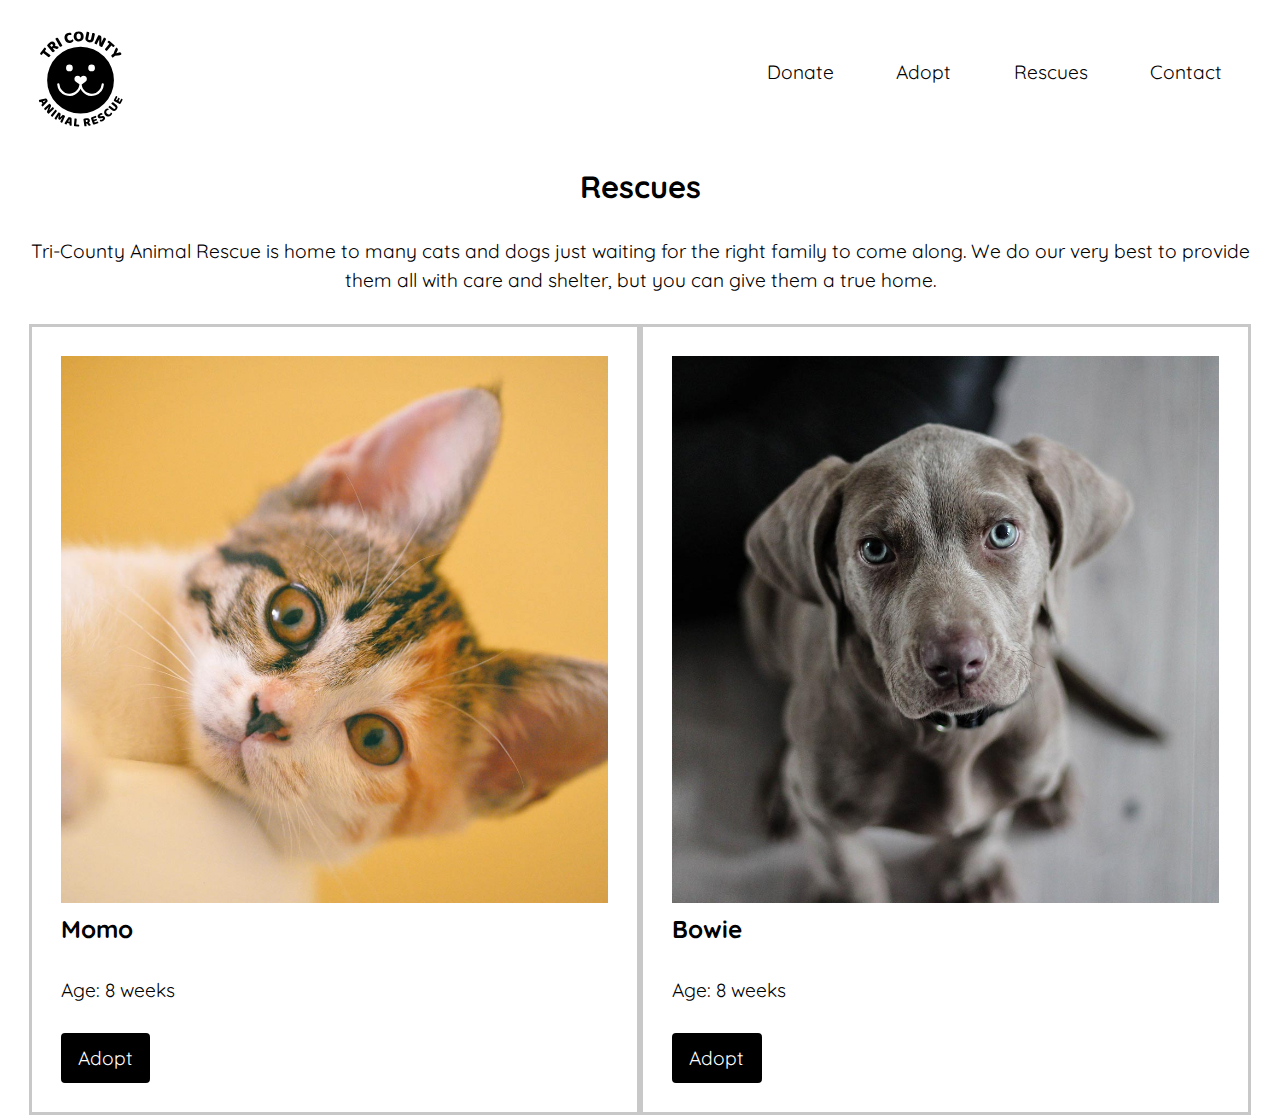
==== rescues.html @ fda8569e "Make html tags" ====
<!DOCTYPE html>
<html lang="en-ca">
<head>
  <meta charset="utf-8">
  <title>Rescues</title>
  <meta name="viewport" content="width=device-width,initial-scale=1">
  <link href="css/modules.css" rel="stylesheet">
  <link href="css/grid.css" rel="stylesheet">
  <link href="css/type.css" rel="stylesheet">
  <link href="css/main.css" rel="stylesheet">
  <link href="https://fonts.googleapis.com/css?family=Quicksand&display=swap" rel="stylesheet">
</head>
<body>
  <header>
    <div class="grid gutter pad-t pad-b">
      <div class="unit xs-1-3 s-1-3 m-1-3 l-1-4">
        <a href="index.html"><img class="logo" src="images/tri-county-animal-rescue-logo.svg" alt=""></a>
      </div>
      <nav class="nav unit xs-2-3 s-2-3 m-2-3 l-3-4 pad-t">
        <ul class="list-group-inline text-right push-0">
          <li class="gutter"><a href="#"></a>Donate</li>
          <li class="gutter"><a href="adopt.html">Adopt</a></li>
          <li class="gutter"><a href="rescues.html">Rescues</a></li>
          <li class="gutter"><a href="contact.html">Contact</a></li>
        </ul>
      </nav>
    </div>
  </header>

  <div class="gutter text-center">
    <h2>Rescues</h2>
    <p>Tri-County Animal Rescue is home to many cats and dogs just waiting for the right family to come along. We do our very best to provide them all with care and shelter, but you can give them a true home.</p>
  </div>

  <div class="grid gutter">
    <div class="unit xs-1 s-1 m-1-2 l-2-4 island card">
      <img class="card-image"src="images/momo.jpg">
      <div class="card-body">
        <h4>Momo</h4>
        <p>Age: 8 weeks</p>
        <a class="btn btn-ghost" href="adopt.html">Adopt</a>
      </div>

    </div>
    <div class="unit xs-1 s-1 m-1-2 l-2-4 island card">
      <img class="card-image"src="images/bowie.jpg">
      <div class="card-body">
        <h4>Bowie</h4>
        <p>Age: 8 weeks</p>
        <a class="btn btn-ghost" href="adopt.html">Adopt</a>
      </div>
    </div>
  </div>
---- css/modules.css ----
/*
 * Modulifier || Code released under the UNLICENSE
 * Code under other copyrights & licenses listed below.
 * https://modulifier.web-dev.tools/#responsive;images;list-group;embed;media-object;icons;hidden;positioning;nice-lists;forms;buttons;accessibility;print
 */

@-moz-viewport { width: device-width; scale: 1; }
@-ms-viewport { width: device-width; scale: 1; }
@-o-viewport { width: device-width; scale: 1; }
@-webkit-viewport { width: device-width; scale: 1; }
@viewport { width: device-width; scale: 1; }

html {
  box-sizing: border-box;
  -moz-text-size-adjust: 100%;
  -ms-text-size-adjust: 100%;
  -webkit-text-size-adjust: 100%;
  text-size-adjust: 100%;
}

*, *::before, *::after {
  box-sizing: inherit;
}

body {
  margin: 0;
}

article,
aside,
details,
figcaption,
figure,
footer,
header,
main,
menu,
nav,
section,
summary {
  display: block;
}

audio,
canvas,
progress,
video {
  display: inline-block;
  vertical-align: baseline;
}

template {
  display: none;
}

details {
  cursor: pointer;
}

audio:not([controls]) {
  display: none;
  height: 0;
}

a,
area,
button,
input,
label,
select,
textarea,
[tabindex] {
  -ms-touch-action: manipulation;
  touch-action: manipulation;
}

img {
  border: 0;
}

.img-flex,
.img-flex img {
  display: block;
  width: 100%;
}

svg {
  fill: currentColor;
}

svg:not(:root) {
  overflow: hidden;
}

svg.img-flex {
  width: 100%;
  height: 100%;
}

.image-replacement, .ir {
  overflow: hidden;
  direction: ltr;
  text-align: left;
  text-indent: 100%;
  white-space: nowrap;
}

.list-group, .list-group-inline, .list-group--inline {
  padding-left: 0;
  list-style-type: none;
}

.list-group > dd {
  margin-left: 0;
}

.list-group-inline::before,
.list-group-inline::after,
.list-group--inline::before,
.list-group--inline::after {
  content: "";
  display: table;
}

.list-group-inline::after,
.list-group--inline::after {
  clear: both;
}

.list-group-inline > li,
.list-group--inline > li {
  display: inline-block;
}

.list-group-inline > dt,
.list-group--inline > dt {
  clear: left;
  float: left;
  width: 11em;
}

.list-group-inline > dd,
.list-group--inline > dd {
  float: left;
  min-width: 12em;
}

.embed {
  margin-left: 0;
  margin-right: 0;
  overflow: hidden;
  position: relative;
  width: 100%;
}

.embed-1by1, .embed--1by1 {
  padding-top: 100%; /* Square */
}

.embed-4by3, .embed--4by3 {
  padding-top: 75%; /* Traditional TV/computer screens */
}

.embed-iso216, .embed--iso216 {
  padding-top: 70.92%; /* A-standard paper sizes */
}

.embed-3by2, .embed--3by2 {
  padding-top: 66.6%; /* Classic 35 mm film & most digital photos, landscape */
}

.embed-2by3, .embed--2by3 {
  padding-top: 150%; /* Classic 35 mm film & most digital photos, portrait */
}

.embed-golden, .embed--golden {
  padding-top: 61.8%; /* The Golden Ratio */
}

.embed-16by9, .embed--16by9 {
  padding-top: 56.25%; /* HD TV */
}

.embed-185by100, .embed--185by100 {
  padding-top: 54.05%; /* Common widescreen cinema */
}

.embed-24by10, .embed--24by10 {
  padding-top: 41.667%; /* Widescreen cinema: 2.4:1 */
}

.embed-3by1, .embed--3by1 {
  padding-top: 33.3333%; /* Panorama photos */
}

.embed-4by1, .embed--4by1 {
  padding-top: 25%; /* Polyvision */
}

.embed-5by1, .embed--5by1 {
  padding-top: 20%; /* Really wide... */
}

.embed-item, .embed__item {
  min-height: 100%;
  left: 0;
  position: absolute;
  top: 0;
  width: 100%;
}

.media {
  overflow: hidden;
}

.media-img, .media__img {
  float: left;
}

.media-img-reversed, .media__img--reversed {
  float: right;
}

.media-img-stacked, .media__img--stacked {
  float: none;
}

.media-body, .media__body {
  overflow: hidden;
  min-width: 12em; /* Slightly less than 200px, responsiveness built in */
}

.icon {
  display: inline-block;
  position: relative;
  background: transparent none no-repeat center center;
  background-size: contain;
  vertical-align: middle;
}

.i-16, .i--16 {
  height: 16px;
  width: 16px;
}

.i-18, .i--18 {
  height: 18px;
  width: 18px;
}

.i-20, .i--20 {
  height: 20px;
  width: 20px;
}

.i-24, .i--24 {
  height: 24px;
  width: 24px;
}

.i-32, .i--32 {
  height: 32px;
  width: 32px;
}

.i-48, .i--48 {
  height: 48px;
  width: 48px;
}

.i-64, .i--64 {
  height: 64px;
  width: 64px;
}

.i-96, .i--96 {
  height: 96px;
  width: 96px;
}

.i-128, .i--128 {
  height: 128px;
  width: 128px;
}

.i-192, .i--192 {
  height: 192px;
  width: 192px;
}

.i-256, .i--256 {
  height: 256px;
  width: 256px;
}

.icon img,
.icon svg {
  left: 0;
  height: 100%;
  position: absolute;
  top: 0;
  width: 100%;
  fill: currentColor;
}

.icon-label {
  vertical-align: middle;
}

.icon-link,
.icon-link:focus,
.icon-link:hover {
  text-decoration: none;
}

[hidden], .hidden {
  /* stylelint-disable declaration-no-important */
  display: none !important;
  visibility: hidden !important;
  /* stylelint-enable */
}

.visually-hidden {
  height: 1px;
  margin: -1px;
  overflow: hidden;
  padding: 0;
  position: absolute;
  width: 1px;
  border: 0;
  clip: rect(0 0 0 0);
  clip-path: inset(50%);
}

.visually-hidden.focusable:active, .visually-hidden.focusable:focus {
  height: auto;
  margin: 0;
  overflow: visible;
  position: static;
  width: auto;
  clip: auto;
  clip-path: none;
}

.invisible {
  visibility: hidden;
}

.chop,
.crop {
  overflow: hidden;
}

.truncate {
  max-width: 100%;
  overflow: hidden;
  width: 100%;
  text-overflow: ellipsis;
  white-space: nowrap;
}

.scrollable {
  max-width: 100%;
  overflow-x: auto;
  overflow-y: hidden;
  -webkit-overflow-scrolling: touch;
}

.flex-row {
  display: -webkit-flex;
  display: -ms-flexbox;
  display: flex;
}

.flex-justify {
  -webkit-justify-content: space-between;
  -ms-flex-pack: space-between;
  justify-content: space-between;
}

.flex-align-center {
  -webkit-align-items: center;
  -ms-flex-align: center;
  align-items: center;
}

.center-text,
.center-flow {
  text-align: center;
}

.center-block {
  margin-left: auto;
  margin-right: auto;
}

.no-auto-margins,
.not-centered {
  /* stylelint-disable declaration-no-important */
  margin-left: 0 !important;
  margin-right: 0 !important;
  /* stylelint-enable */
}

.center-content,
.center-content-vertical,
.center-contents,
.center-contents-vertical {
  display: -webkit-flex;
  display: -ms-flexbox;
  display: flex;
  -webkit-justify-content: center;
  -ms-flex-pack: center;
  justify-content: center;
  -webkit-align-items: center;
  -ms-flex-align: center;
  align-items: center;
  -webkit-align-content: center;
  -ms-flex-line-pack: center;
  align-content: center;
  -webkit-flex-direction: column wrap;
  -ms-flex-direction: column wrap;
  flex-flow: column wrap;
}

.center-content-start,
.center-content-vertical-start,
.center-contents-start,
.center-contents-vertical-start {
  display: -webkit-flex;
  display: -ms-flexbox;
  display: flex;
  -webkit-justify-content: center;
  -ms-flex-pack: center;
  justify-content: center;
  -webkit-flex-direction: column wrap;
  -ms-flex-direction: column wrap;
  flex-flow: column wrap;
}

.center-content-horizontal,
.center-contents-horizontal {
  display: -webkit-flex;
  display: -ms-flexbox;
  display: flex;
  -webkit-justify-content: center;
  -ms-flex-pack: center;
  justify-content: center;
  -webkit-align-items: center;
  -ms-flex-align: center;
  align-items: center;
  -webkit-align-content: center;
  -ms-flex-line-pack: center;
  align-content: center;
  -webkit-flex-direction: row wrap;
  -ms-flex-direction: row wrap;
  flex-flow: row wrap;
}

.clearfix::after {
  content: " ";
  display: block;
  clear: both;
}

.left {
  float: left;
}

.right {
  float: right;
}

.inline {
  display: inline;
}

.block {
  display: block;
}

.inline-block, .ib {
  display: inline-block;
}

.valign-top {
  vertical-align: top;
}

.valign-bottom {
  vertical-align: bottom;
}

.valign-middle {
  vertical-align: middle;
}

.fixed {
  position: fixed;
}

.relative {
  position: relative;
}

[class*="pin-"],
.absolute {
  position: absolute;
}

.static {
  position: static;
}

.zindex-1 {
  z-index: 1;
}

.zindex-2 {
  z-index: 2;
}

.zindex-3 {
  z-index: 3;
}

.zindex-1000 {
  z-index: 1000;
}

.pin-top-left,
.pin-left-top,
.pin-tl,
.pin-lt {
  top: 0;
  left: 0;
}

.pin-top-right,
.pin-right-top,
.pin-tr,
.pin-rt {
  top: 0;
  right: 0;
}

.pin-bottom-left,
.pin-left-bottom,
.pin-bl,
.pin-lb {
  bottom: 0;
  left: 0;
}

.pin-bottom-right,
.pin-right-bottom,
.pin-br,
.pin-rb {
  bottom: 0;
  right: 0;
}

.pin-top-center,
.pin-center-top,
.pin-tc,
.pin-ct {
  left: 50%;
  top: 0;
  transform: translateX(-50%);
}

.pin-bottom-center,
.pin-center-bottom,
.pin-bc,
.pin-cb {
  bottom: 0;
  left: 50%;
  transform: translateX(-50%);
}

.pin-center-left,
.pin-left-center,
.pin-cl,
.pin-lc {
  left: 0;
  top: 50%;
  transform: translateY(-50%);
}

.pin-center-right,
.pin-right-center,
.pin-cr,
.pin-rc {
  right: 0;
  top: 50%;
  transform: translateY(-50%);
}

.pin-center, .pin-c {
  left: 50%;
  top: 50%;
  transform: translate(-50%, -50%);
}

.width-quarter, .w-1-4 {
  width: 25%;
}

.width-half, .w-1-2 {
  width: 50%;
}

.width-full, .w-1 {
  width: 100%;
}

.height-quarter, .h-1-4 {
  height: 25%;
}

.height-half, .h-1-2 {
  height: 50%;
}

.height-full, .h-1 {
  height: 100%;
}

.height-win-quarter, .h-w-1-4 {
  height: 25vh;
  max-height: 46em;
}

.height-win-half, .h-w-1-2 {
  height: 50vh;
  max-height: 46em;
}

.height-win-full, .h-w-1 {
  height: 100vh;
  max-height: 46em;
}

ul {
  list-style-type: none;
}

ul > li::before {
  content: "·";
  float: left;
  margin-left: -1.6em;
  width: 1.3em;
  text-align: right;
}

ol {
  counter-reset: ol-simple-numbers;
  list-style-type: none;
}

ol > li::before {
  float: left;
  margin-left: -1.6em;
  width: 1.3em;
  counter-increment: ol-simple-numbers;
  content: counter(ol-simple-numbers);
  text-align: right;
}

.list-group > li::before,
.list-group-inline > li::before,
.list-group--inline > li::before {
  content: none;
}

/* stylelint-disable no-descending-specificity */

/*
 * (c) Nicolas Gallagher and Jonathan Neal of Normalize.css || MIT License
 *     https://necolas.github.io/normalize.css/
 */

button,
input,
optgroup,
select,
textarea {
  color: inherit;
  font: inherit;
  margin: 0;
}

button,
input {
  overflow: visible;
}

button,
select {
  text-transform: none;
}

button,
html [type="button"],
[type="reset"],
[type="submit"] {
  -webkit-appearance: button;
  cursor: pointer;
}

button[disabled],
html input[disabled] {
  cursor: default;
}

button::-moz-focus-inner,
input::-moz-focus-inner {
  border: 0;
  padding: 0;
}

[type="checkbox"],
[type="radio"] {
  opacity: 0;
  position: absolute;
  height: 1px;
  width: 1px;
}

[type="number"]::-webkit-inner-spin-button,
[type="number"]::-webkit-outer-spin-button {
  height: auto;
}

[type="search"]::-webkit-search-cancel-button,
[type="search"]::-webkit-search-decoration {
  -webkit-appearance: none;
}

fieldset {
  padding-left: 0;
  padding-right: 0;

  border: 0;
  border-top: 2px solid #666;
}

legend {
  color: inherit;
  display: table;
  max-width: 100%;
  padding: 0 .3em 0 0;
  white-space: normal;

  border: 0;

  font-weight: bold;
}

optgroup {
  font-weight: bold;
}

::-webkit-input-placeholder {
  color: inherit;
  opacity: .54;
}

::-webkit-file-upload-button {
  -webkit-appearance: button;
  font: inherit;
}

/* End Normalize.css code */

label,
.label-block {
  display: block;
  cursor: pointer;
}

[type="checkbox"] + label,
[type="radio"] + label,
.label-inline {
  display: inline-block;
}

input:not([type]),
[type="text"],
[type="number"],
[type="search"],
[type="url"],
[type="email"],
[type="password"],
[type="tel"],
[type="datetime-local"],
[type="month"],
[type="week"],
[type="date"],
[type="time"],
[type="range"],
select,
textarea {
  -moz-appearance: none;
  -webkit-appearance: none;
  appearance: none;
}

input,
textarea {
  display: block;
  width: 100%;

  background-color: #fff;
  border: 2px solid #666;
  border-radius: 0;
}

label {
  vertical-align: middle;
}

textarea {
  max-width: 100%;
  min-height: 4em;
  overflow: auto;
}

[type="color"] {
  display: inline-block;
  width: 2em;
}

select {
  display: block;
  width: 100%;

  background-image: url("data:image/svg+xml,%3Csvg xmlns='http://www.w3.org/2000/svg' width='256' height='256' viewBox='0 0 256 256'%3E%3Cpath fill='none' stroke='%23000' stroke-miterlimit='10' stroke-width='70' d='M36.3 82.1l91.9 91.8 91.5-91.8'/%3E%3C/svg%3E");
  background-repeat: no-repeat;
  background-position: calc(100% - .4em) center;
  background-size: 18px auto;
  background-color: #fff;
  border: 2px solid #666;
  border-radius: 0;
}

[type="checkbox"] + label::before {
  content: " ";
  display: inline-block;
  height: 1.8em;
  margin-right: .3em;
  position: relative;
  vertical-align: middle;
  top: -.1em;
  width: 1.8em;

  background-color: #fff;
  background-size: cover;
  border: 2px solid #666;

  line-height: inherit;
}

[type="checkbox"]:checked + label::before {
  background-image: url("data:image/svg+xml,%3Csvg xmlns='http://www.w3.org/2000/svg' width='256' height='256' viewBox='0 0 256 256'%3E%3Cpath fill='none' stroke='%23000' stroke-miterlimit='10' stroke-width='50' d='M49.9 130.1l50.8 50.7L206.1 75.2'/%3E%3C/svg%3E");
}

[type="checkbox"]:focus + label::before {
  outline: 3px solid #000;
  z-index: 1000;
}

[type="radio"] + label::before {
  content: " ";
  display: inline-block;
  height: 1.8em;
  margin-right: .3em;
  position: relative;
  vertical-align: middle;
  top: -.1em;
  width: 1.8em;

  background-color: #fff;
  background-size: cover;
  border: 2px solid #666;
  border-radius: 50%;

  line-height: inherit;
}

[type="radio"]:checked + label::before {
  background-image: url("data:image/svg+xml,%3Csvg xmlns='http://www.w3.org/2000/svg' width='256' height='256' viewBox='0 0 256 256'%3E%3Ccircle cx='128' cy='128' r='70.4'/%3E%3C/svg%3E");
}

[type="radio"]:focus + label::before,
[type="radio"] + label:focus::before {
  box-shadow: 0 0 0 3px #000;
  z-index: 1000;
}

[type="range"] {
  border: 0;
  background-color: #fff;
}

[type="range"]::-webkit-slider-runnable-track {
  height: 6px;

  -webkit-appearance: none;
  appearance: none;
  background-color: #ccc;
  border: 0;
  border-radius: 3px;
}

[type="range"]:active::-webkit-slider-runnable-track {
  background-color: #ccc;
}

[type="range"]::-moz-range-track {
  height: 6px;

  -moz-appearance: none;
  appearance: none;
  background-color: #ccc;
  border: 0;
  border-radius: 3px;
}

[type="range"]:active::-moz-range-track {
  background-color: #ccc;
}

[type="range"]::-ms-track {
  height: 6px;

  -ms-appearance: none;
  appearance: none;
  background-color: #ccc;
  border: 0;
  border-radius: 3px;
}

[type="range"]:active::-ms-track {
  background-color: #ccc;
}

[type="range"]::-webkit-slider-thumb {
  margin-top: -4px;
  height: 16px;
  width: 16px;

  -webkit-appearance: none;
  appearance: none;
  background-color: #000;
  border: none;
  border-radius: 50%;
}

[type="range"]:hover::-webkit-slider-thumb {
  background-color: #000;
}

[type="range"]:active::-webkit-slider-thumb {
  background-color: #000;
}

[type="range"]::-moz-range-thumb {
  margin-top: -4px;
  height: 16px;
  width: 16px;

  -webkit-appearance: none;
  appearance: none;
  background-color: #000;
  border: none;
  border-radius: 50%;
}

[type="range"]:hover::-moz-range-thumb {
  background-color: #000;
}

[type="range"]:active::-moz-range-thumb {
  background-color: #000;
}

[type="range"]::-ms-thumb {
  margin-top: -4px;
  height: 16px;
  width: 16px;

  -webkit-appearance: none;
  appearance: none;
  background-color: #000;
  border: none;
  border-radius: 50%;
}

[type="range"]:hover::-ms-thumb {
  background-color: #000;
}

[type="range"]:active::-ms-thumb {
  background-color: #000;
}

[type="checkbox"].hide-custom-input + label::before,
[type="checkbox"] + .hide-custom-input::before,
[type="radio"].hide-custom-input + label::before,
[type="radio"] + .hide-custom-input::before {
  content: none;
  display: none;
}

/* stylelint-enable */

.link-box {
  display: block;
  text-decoration: none;
}

/* stylelint-disable no-descending-specificity */

button,
.btn {
  cursor: pointer;
  display: inline-block;
  margin: 0;
  overflow: visible;
  padding: .375em .75em .42em;
  -webkit-appearance: none;
  -moz-appearance: none;
  appearance: none;
  background-color: #333;
  border-radius: 4px;
  border: 3px solid #333;
  color: #fff;
  font: inherit;
  text-decoration: none;
  text-transform: none;
}

button::-moz-focus-inner {
  border: 0;
  padding: 0;
}

/* stylelint-enable */

button:focus,
button:hover,
.btn:focus,
.btn:hover {
  background-color: #000;
  border-color: #000;
  color: #fff;
}

button[disabled] {
  cursor: default;
}

.btn-light, .btn--light {
  background-color: #e2e2e2;
  border-color: #e2e2e2;
  color: #000;
}

.btn-light:focus,
.btn-light:hover,
.btn--light:focus,
.btn--light:hover {
  background-color: #666;
  border-color: #666;
  color: #fff;
}

.btn-ghost,
.btn--ghost {
  background-color: transparent;
  border-color: #333;
  color: #000;
}

.btn-ghost:focus,
.btn-ghost:hover,
.btn--ghost:focus,
.btn--ghost:hover {
  background-color: #e2e2e2;
  border-color: #000;
  color: #000;
}

.btn-link {
  display: inline;
  padding: 0;
  background-color: transparent;
  border-radius: 0;
  border: 0;
  color: inherit;
}

.btn-link:focus,
.btn-link:hover {
  background-color: transparent;
  color: inherit;
}

a:hover, a:active {
  outline: none;
}

a:focus,
[tabindex="0"]:focus,
details:focus,
summary:focus,
input:focus,
textarea:focus,
button:focus,
select:focus {
  outline: 3px solid #000;
  outline-offset: 0;
}

a:focus, [tabindex="0"]:focus {
  outline-offset: 3px;
}

.skip-links {
  margin: 0;
  padding: 0;
  list-style-type: none;
}

.skip-links > li::before {
  content: none; /* Remove the bullets if nice lists is selected */
}

.skip-links a,
.skip-links button {
  padding: .5em .75em;
  position: absolute;
  top: -10em;
  z-index: 10000; /* To make sure they're always on top */
  background-color: #000;
  border: 0;
  color: #fff;
  font-size: 1.125rem;
  font-weight: bold;
  text-decoration: none;
}

.skip-links a:focus,
.skip-links button:focus {
  outline-offset: 3px;
  top: 0;
}

[aria-busy="true"] {
  cursor: progress;
}

[aria-controls] {
  cursor: pointer;
}

[aria-disabled] {
  cursor: default;
}

.print-only {
  display: none;
  visibility: hidden;
}

.page-break-before {
  page-break-before: always;
}

.page-break-after {
  page-break-after: always;
}

.no-page-break-inside {
  page-break-inside: avoid;
}

@media print {

  /* stylelint-disable declaration-no-important */

  .no-print {
    display: none !important;
    visibility: hidden !important;
  }

  .print-only,
  .force-print {
    display: block !important;
    visibility: visible !important;
  }

  /* stylelint-enable */

  .visually-hidden.force-print {
    height: auto;
    margin: 0;
    overflow: visible;
    padding: 0;
    position: static;
    width: auto;
    border: 0;
    clip: initial;
    clip-path: none;
  }

  /*
   * (c) Fabien Sa || MIT License
   *     http://bafs.github.io/Gutenberg/
   */

  table,
  blockquote,
  pre,
  code,
  figure,
  li,
  hr,
  ul,
  ol,
  a,
  tr {
    page-break-inside: avoid;
  }

  h1, h2, h3, h4, h5, h6, p, a {
    orphans: 3;
    widows: 3;
  }

  h1,
  h2,
  h3,
  h4,
  h5,
  h6 {
    page-break-after: avoid;
    page-break-inside: avoid;
  }

  h1 + p,
  h2 + p,
  h3 + p,
  h4 + p,
  h5 + p,
  h6 + p {
    page-break-before: avoid;
  }

  img {
    page-break-after: auto;
    page-break-before: auto;
    page-break-inside: avoid;
  }

  /* stylelint-disable declaration-no-important */

  pre {
    white-space: pre-wrap !important;
    word-wrap: break-word;
  }

  /* stylelint-enable */

  /* End Gutenberg code */

  /*
   * (c) HTML5 Boilerplate || MIT License
   *     https://html5boilerplate.com/
   */

  /* stylelint-disable declaration-no-important */

  *, *::before, *::after, *::first-letter, *::first-line {
    background: none transparent !important;
    color: #000 !important;
    box-shadow: none !important;
    text-shadow: none !important;
  }

  /* stylelint-enable */

  a, a:visited {
    text-decoration: underline;
  }

  a[href]::after {
    content: " (" attr(href) ")";
  }

  abbr[title]::after {
    content: " (" attr(title) ")";
  }

  a[href^="#"]::after,
  a[href^="javascript:"]::after,
  a.no-print-href::after,
  a.href-no-print::after {
    content: "";
  }

  thead {
    display: table-header-group;
  }

  /* End HTML5 Boilerplate code */

}
---- css/grid.css ----
/*
  Gridifier || Code released under the UNLICENSE
  https://gridifier.web-dev.tools/#xs,4,0,0,0;s,4,25,0,0;m,4,38,1,1;l,4,60,1,1
*/

.grid {
  margin: 0;
  padding: 0;
  letter-spacing: -.31em;
  text-rendering: optimizeSpeed;
  display: -webkit-flex;
  display: -ms-flexbox;
  display: flex;
  -webkit-flex-flow: row wrap;
  -ms-flex-flow: row wrap;
  flex-flow: row wrap;
}

.grid-bottom {
  -webkit-align-items: flex-end;
  -ms-align-items: flex-end;
  align-items: flex-end;
}

.grid-middle {
  -webkit-align-items: center;
  -ms-align-items: center;
  align-items: center;
}

.grid-stretch {
  -webkit-align-items: stretch;
  -ms-align-items: stretch;
  align-items: stretch;
}

.opera-only :-o-prefocus,
.grid {
  word-spacing: -.43em;
}

.unit {
  letter-spacing: normal;
  text-rendering: auto;
  vertical-align: top;
  word-spacing: normal;
  display: inline-block;
  visibility: visible;
}

.grid-bottom .unit {
  vertical-align: bottom;
}

.grid-middle .unit {
  vertical-align: middle;
}

[class*="unit-push-"],
[class*="unit-pull-"] {
  position: relative;
}

.unit-content-distribute {
  display: -ms-flexbox;
  display: -webkit-flex;
  display: flex;
  -ms-flex-direction: column;
  -webkit-flex-direction: column;
  flex-direction: column;
  -ms-flex-pack: justify;
  -webkit-justify-content: space-between;
  justify-content: space-between;
}

.unit-content-center,
.unit-content-center-vertical {
  display: -webkit-flex;
  display: -ms-flexbox;
  display: flex;
  -webkit-justify-content: center;
  -ms-flex-pack: center;
  justify-content: center;
  -webkit-align-items: center;
  -ms-flex-align: center;
  align-items: center;
  -webkit-align-content: center;
  -ms-flex-line-pack: center;
  align-content: center;
  -webkit-flex-direction: column wrap;
  -ms-flex-direction: column wrap;
  flex-flow: column wrap;
}

.unit-content-center-horizontal {
  display: -webkit-flex;
  display: -ms-flexbox;
  display: flex;
  -webkit-justify-content: center;
  -ms-flex-pack: center;
  justify-content: center;
  -webkit-align-items: center;
  -ms-flex-align: center;
  align-items: center;
  -webkit-align-content: center;
  -ms-flex-line-pack: center;
  align-content: center;
  -webkit-flex-direction: row wrap;
  -ms-flex-direction: row wrap;
  flex-flow: row wrap;
}

.content-fill,
.content-stretch {
  -ms-flex-grow: 2;
  -webkit-flex-grow: 2;
  flex-grow: 2;
  max-width: 100%; /* @bugfix: IE 10, 11 */
}

.content-shrink {
  -ms-align-self: center;
  -webkit-align-self: center;
  align-self: center;
}

.unit-xs-hidden,
.xs-0 {
  display: none;
  visibility: hidden;
}

.unit-xs-centered {
  margin: 0 auto;
}

.unit-xs-1,
.xs-1 {
  display: block;
  visibility: visible;
  width: 100%;
}

.unit-xs-1-2,
.xs-1-2 {
  width: 50%;
}

.unit-xs-1-3,
.xs-1-3 {
  width: 33.3333%;
}

.unit-xs-2-3,
.xs-2-3 {
  width: 66.6667%;
}

.unit-xs-1-4,
.xs-1-4 {
  width: 25%;
}

.unit-xs-3-4,
.xs-3-4 {
  width: 75%;
}

.unit-xs-1-2,
.xs-1-2,
.unit-xs-1-3,
.xs-1-3,
.unit-xs-2-3,
.xs-2-3,
.unit-xs-1-4,
.xs-1-4,
.unit-xs-3-4,
.xs-3-4 {
  display: inline-block;
  visibility: visible;
}

.unit-xs-1-2[class*="-content-"],
.xs-1-2[class*="-content-"],
.unit-xs-1-3[class*="-content-"],
.xs-1-3[class*="-content-"],
.unit-xs-2-3[class*="-content-"],
.xs-2-3[class*="-content-"],
.unit-xs-1-4[class*="-content-"],
.xs-1-4[class*="-content-"],
.unit-xs-3-4[class*="-content-"],
.xs-3-4[class*="-content-"] {
  display: -webkit-flex;
  display: -ms-flexbox;
  display: flex;
}

.unit-xs-content-distribute,
.xs-content-distribute {
  display: -ms-flexbox;
  display: -webkit-flex;
  display: flex;
  -ms-flex-direction: column;
  -webkit-flex-direction: column;
  flex-direction: column;
  -ms-flex-pack: justify;
  -webkit-justify-content: space-between;
  justify-content: space-between;
}

.unit-xs-content-center,
.unit-xs-content-center-vertical {
  display: -webkit-flex;
  display: -ms-flexbox;
  display: flex;
  -webkit-justify-content: center;
  -ms-flex-pack: center;
  justify-content: center;
  -webkit-align-items: center;
  -ms-flex-align: center;
  align-items: center;
  -webkit-align-content: center;
  -ms-flex-line-pack: center;
  align-content: center;
  -webkit-flex-direction: column wrap;
  -ms-flex-direction: column wrap;
  flex-flow: column wrap;
}

.unit-xs-content-center-horizontal {
  display: -webkit-flex;
  display: -ms-flexbox;
  display: flex;
  -webkit-justify-content: center;
  -ms-flex-pack: center;
  justify-content: center;
  -webkit-align-items: center;
  -ms-flex-align: center;
  align-items: center;
  -webkit-align-content: center;
  -ms-flex-line-pack: center;
  align-content: center;
  -webkit-flex-direction: row wrap;
  -ms-flex-direction: row wrap;
  flex-flow: row wrap;
}

.xs-content-fill,
.xs-content-stretch {
  -ms-flex-grow: 2;
  -webkit-flex-grow: 2;
  flex-grow: 2;
  max-width: 100%; /* @bugfix: IE 10, 11 */
}

.xs-content-shrink {
  -ms-align-self: center;
  -webkit-align-self: center;
  align-self: center;
}

@media only screen and (min-width: 25em) {

  .unit-s-hidden,
  .s-0 {
    display: none;
    visibility: hidden;
  }

  .unit-s-centered {
    margin: 0 auto;
  }

  .unit-s-1,
  .s-1 {
    display: block;
    visibility: visible;
    width: 100%;
  }

  .unit-s-1-2,
  .s-1-2 {
    width: 50%;
  }

  .unit-s-1-3,
  .s-1-3 {
    width: 33.3333%;
  }

  .unit-s-2-3,
  .s-2-3 {
    width: 66.6667%;
  }

  .unit-s-1-4,
  .s-1-4 {
    width: 25%;
  }

  .unit-s-3-4,
  .s-3-4 {
    width: 75%;
  }

  .unit-s-1-2,
  .s-1-2,
  .unit-s-1-3,
  .s-1-3,
  .unit-s-2-3,
  .s-2-3,
  .unit-s-1-4,
  .s-1-4,
  .unit-s-3-4,
  .s-3-4 {
    display: inline-block;
    visibility: visible;
  }

  .unit-s-1-2[class*="-content-"],
  .s-1-2[class*="-content-"],
  .unit-s-1-3[class*="-content-"],
  .s-1-3[class*="-content-"],
  .unit-s-2-3[class*="-content-"],
  .s-2-3[class*="-content-"],
  .unit-s-1-4[class*="-content-"],
  .s-1-4[class*="-content-"],
  .unit-s-3-4[class*="-content-"],
  .s-3-4[class*="-content-"] {
    display: -webkit-flex;
    display: -ms-flexbox;
    display: flex;
  }

  .unit-s-content-distribute,
  .s-content-distribute {
    display: -ms-flexbox;
    display: -webkit-flex;
    display: flex;
    -ms-flex-direction: column;
    -webkit-flex-direction: column;
    flex-direction: column;
    -ms-flex-pack: justify;
    -webkit-justify-content: space-between;
    justify-content: space-between;
  }

  .unit-s-content-center,
  .unit-s-content-center-vertical {
    display: -webkit-flex;
    display: -ms-flexbox;
    display: flex;
    -webkit-justify-content: center;
    -ms-flex-pack: center;
    justify-content: center;
    -webkit-align-items: center;
    -ms-flex-align: center;
    align-items: center;
    -webkit-align-content: center;
    -ms-flex-line-pack: center;
    align-content: center;
    -webkit-flex-direction: column wrap;
    -ms-flex-direction: column wrap;
    flex-flow: column wrap;
  }

  .unit-s-content-center-horizontal {
    display: -webkit-flex;
    display: -ms-flexbox;
    display: flex;
    -webkit-justify-content: center;
    -ms-flex-pack: center;
    justify-content: center;
    -webkit-align-items: center;
    -ms-flex-align: center;
    align-items: center;
    -webkit-align-content: center;
    -ms-flex-line-pack: center;
    align-content: center;
    -webkit-flex-direction: row wrap;
    -ms-flex-direction: row wrap;
    flex-flow: row wrap;
  }

  .s-content-fill,
  .s-content-stretch {
    -ms-flex-grow: 2;
    -webkit-flex-grow: 2;
    flex-grow: 2;
    max-width: 100%; /* @bugfix: IE 10, 11 */
  }

  .s-content-shrink {
    -ms-align-self: center;
    -webkit-align-self: center;
    align-self: center;
  }

}

@media only screen and (min-width: 38em) {

  .unit-m-hidden,
  .m-0 {
    display: none;
    visibility: hidden;
  }

  .unit-m-centered {
    margin: 0 auto;
  }

  .unit-m-1,
  .m-1 {
    display: block;
    visibility: visible;
    width: 100%;
  }

  .unit-offset-m-0 {
    margin-left: 0;
  }

  .unit-push-m-0,
  .unit-pull-m-0 {
    left: 0;
  }

  .unit-m-1-2,
  .m-1-2 {
    width: 50%;
  }

  .unit-offset-m-1-2 {
    margin-left: 50%;
  }

  .unit-push-m-1-2 {
    left: 50%;
  }

  .unit-pull-m-1-2 {
    left: -50%;
  }

  .unit-m-1-3,
  .m-1-3 {
    width: 33.3333%;
  }

  .unit-offset-m-1-3 {
    margin-left: 33.3333%;
  }

  .unit-push-m-1-3 {
    left: 33.3333%;
  }

  .unit-pull-m-1-3 {
    left: -33.3333%;
  }

  .unit-m-2-3,
  .m-2-3 {
    width: 66.6667%;
  }

  .unit-offset-m-2-3 {
    margin-left: 66.6667%;
  }

  .unit-push-m-2-3 {
    left: 66.6667%;
  }

  .unit-pull-m-2-3 {
    left: -66.6667%;
  }

  .unit-m-1-4,
  .m-1-4 {
    width: 25%;
  }

  .unit-offset-m-1-4 {
    margin-left: 25%;
  }

  .unit-push-m-1-4 {
    left: 25%;
  }

  .unit-pull-m-1-4 {
    left: -25%;
  }

  .unit-m-3-4,
  .m-3-4 {
    width: 75%;
  }

  .unit-offset-m-3-4 {
    margin-left: 75%;
  }

  .unit-push-m-3-4 {
    left: 75%;
  }

  .unit-pull-m-3-4 {
    left: -75%;
  }

  .unit-m-1-2,
  .m-1-2,
  .unit-m-1-3,
  .m-1-3,
  .unit-m-2-3,
  .m-2-3,
  .unit-m-1-4,
  .m-1-4,
  .unit-m-3-4,
  .m-3-4 {
    display: inline-block;
    visibility: visible;
  }

  .unit-m-1-2[class*="-content-"],
  .m-1-2[class*="-content-"],
  .unit-m-1-3[class*="-content-"],
  .m-1-3[class*="-content-"],
  .unit-m-2-3[class*="-content-"],
  .m-2-3[class*="-content-"],
  .unit-m-1-4[class*="-content-"],
  .m-1-4[class*="-content-"],
  .unit-m-3-4[class*="-content-"],
  .m-3-4[class*="-content-"] {
    display: -webkit-flex;
    display: -ms-flexbox;
    display: flex;
  }

  .unit-m-content-distribute,
  .m-content-distribute {
    display: -ms-flexbox;
    display: -webkit-flex;
    display: flex;
    -ms-flex-direction: column;
    -webkit-flex-direction: column;
    flex-direction: column;
    -ms-flex-pack: justify;
    -webkit-justify-content: space-between;
    justify-content: space-between;
  }

  .unit-m-content-center,
  .unit-m-content-center-vertical {
    display: -webkit-flex;
    display: -ms-flexbox;
    display: flex;
    -webkit-justify-content: center;
    -ms-flex-pack: center;
    justify-content: center;
    -webkit-align-items: center;
    -ms-flex-align: center;
    align-items: center;
    -webkit-align-content: center;
    -ms-flex-line-pack: center;
    align-content: center;
    -webkit-flex-direction: column wrap;
    -ms-flex-direction: column wrap;
    flex-flow: column wrap;
  }

  .unit-m-content-center-horizontal {
    display: -webkit-flex;
    display: -ms-flexbox;
    display: flex;
    -webkit-justify-content: center;
    -ms-flex-pack: center;
    justify-content: center;
    -webkit-align-items: center;
    -ms-flex-align: center;
    align-items: center;
    -webkit-align-content: center;
    -ms-flex-line-pack: center;
    align-content: center;
    -webkit-flex-direction: row wrap;
    -ms-flex-direction: row wrap;
    flex-flow: row wrap;
  }

  .m-content-fill,
  .m-content-stretch {
    -ms-flex-grow: 2;
    -webkit-flex-grow: 2;
    flex-grow: 2;
    max-width: 100%; /* @bugfix: IE 10, 11 */
  }

  .m-content-shrink {
    -ms-align-self: center;
    -webkit-align-self: center;
    align-self: center;
  }

}

@media only screen and (min-width: 60em) {

  .unit-l-hidden,
  .l-0 {
    display: none;
    visibility: hidden;
  }

  .unit-l-centered {
    margin: 0 auto;
  }

  .unit-l-1,
  .l-1 {
    display: block;
    visibility: visible;
    width: 100%;
  }

  .unit-offset-l-0 {
    margin-left: 0;
  }

  .unit-push-l-0,
  .unit-pull-l-0 {
    left: 0;
  }

  .unit-l-1-2,
  .l-1-2 {
    width: 50%;
  }

  .unit-offset-l-1-2 {
    margin-left: 50%;
  }

  .unit-push-l-1-2 {
    left: 50%;
  }

  .unit-pull-l-1-2 {
    left: -50%;
  }

  .unit-l-1-3,
  .l-1-3 {
    width: 33.3333%;
  }

  .unit-offset-l-1-3 {
    margin-left: 33.3333%;
  }

  .unit-push-l-1-3 {
    left: 33.3333%;
  }

  .unit-pull-l-1-3 {
    left: -33.3333%;
  }

  .unit-l-2-3,
  .l-2-3 {
    width: 66.6667%;
  }

  .unit-offset-l-2-3 {
    margin-left: 66.6667%;
  }

  .unit-push-l-2-3 {
    left: 66.6667%;
  }

  .unit-pull-l-2-3 {
    left: -66.6667%;
  }

  .unit-l-1-4,
  .l-1-4 {
    width: 25%;
  }

  .unit-offset-l-1-4 {
    margin-left: 25%;
  }

  .unit-push-l-1-4 {
    left: 25%;
  }

  .unit-pull-l-1-4 {
    left: -25%;
  }

  .unit-l-3-4,
  .l-3-4 {
    width: 75%;
  }

  .unit-offset-l-3-4 {
    margin-left: 75%;
  }

  .unit-push-l-3-4 {
    left: 75%;
  }

  .unit-pull-l-3-4 {
    left: -75%;
  }

  .unit-l-1-2,
  .l-1-2,
  .unit-l-1-3,
  .l-1-3,
  .unit-l-2-3,
  .l-2-3,
  .unit-l-1-4,
  .l-1-4,
  .unit-l-3-4,
  .l-3-4 {
    display: inline-block;
    visibility: visible;
  }

  .unit-l-1-2[class*="-content-"],
  .l-1-2[class*="-content-"],
  .unit-l-1-3[class*="-content-"],
  .l-1-3[class*="-content-"],
  .unit-l-2-3[class*="-content-"],
  .l-2-3[class*="-content-"],
  .unit-l-1-4[class*="-content-"],
  .l-1-4[class*="-content-"],
  .unit-l-3-4[class*="-content-"],
  .l-3-4[class*="-content-"] {
    display: -webkit-flex;
    display: -ms-flexbox;
    display: flex;
  }

  .unit-l-content-distribute,
  .l-content-distribute {
    display: -ms-flexbox;
    display: -webkit-flex;
    display: flex;
    -ms-flex-direction: column;
    -webkit-flex-direction: column;
    flex-direction: column;
    -ms-flex-pack: justify;
    -webkit-justify-content: space-between;
    justify-content: space-between;
  }

  .unit-l-content-center,
  .unit-l-content-center-vertical {
    display: -webkit-flex;
    display: -ms-flexbox;
    display: flex;
    -webkit-justify-content: center;
    -ms-flex-pack: center;
    justify-content: center;
    -webkit-align-items: center;
    -ms-flex-align: center;
    align-items: center;
    -webkit-align-content: center;
    -ms-flex-line-pack: center;
    align-content: center;
    -webkit-flex-direction: column wrap;
    -ms-flex-direction: column wrap;
    flex-flow: column wrap;
  }

  .unit-l-content-center-horizontal {
    display: -webkit-flex;
    display: -ms-flexbox;
    display: flex;
    -webkit-justify-content: center;
    -ms-flex-pack: center;
    justify-content: center;
    -webkit-align-items: center;
    -ms-flex-align: center;
    align-items: center;
    -webkit-align-content: center;
    -ms-flex-line-pack: center;
    align-content: center;
    -webkit-flex-direction: row wrap;
    -ms-flex-direction: row wrap;
    flex-flow: row wrap;
  }

  .l-content-fill,
  .l-content-stretch {
    -ms-flex-grow: 2;
    -webkit-flex-grow: 2;
    flex-grow: 2;
    max-width: 100%; /* @bugfix: IE 10, 11 */
  }

  .l-content-shrink {
    -ms-align-self: center;
    -webkit-align-self: center;
    align-self: center;
  }

}
---- css/type.css ----
/*
  Typografier || Code released under the UNLICENSE
  https://typografier.web-dev.tools/#0,100,1.3,1.067,0;38,110,1.4,1.125,1;60,120,1.5,1.125,1;90,130,1.5,1.125,1
*/

html {
  font-size: 100%;
  line-height: 1.3;
}

a {
  background-color: transparent;
  -webkit-text-decoration-skip: objects;
}

sub,
sup {
  font-size: .75em;
  line-height: 1px;
  position: relative;
  vertical-align: baseline;
}

sup {
  top: -.5em;
}

sub {
  bottom: -.25em;
}

pre,
code,
kbd,
samp {
  font-size: 1em;
}

abbr[title] {
  border-bottom: none;
  text-decoration: underline;
  text-decoration: underline dotted;
}

b,
strong {
  font-weight: bold;
}

dfn,
caption {
  font-style: italic;
}

hr {
  border: 0;
  border-top: 2px solid #000;
  height: 0;
}

table {
  border-collapse: collapse;
  border-spacing: 0;
  width: 100%;
  table-layout: fixed;
}

caption {
  text-align: left;
}

th,
td {
  border-bottom: 1px solid #000;
  text-align: left;
  vertical-align: top;
}

thead th {
  vertical-align: bottom;

  border-bottom-width: 2px;
}

.text-left {
  text-align: left;
}

.text-right {
  text-align: right;
}

.text-center {
  text-align: center;
}

.normal {
  font-weight: normal;
  font-style: normal;
}

.not-bold {
  font-weight: normal;
}

.not-italic {
  font-style: normal;
}

.bold {
  font-weight: bold;
}

.italic {
  font-style: italic;
}

.text-upper {
  text-transform: uppercase;
}

.text-lower {
  text-transform: lowercase;
}

.wrapper {
  margin-left: auto;
  margin-right: auto;
  max-width: 52em;
  width: 100%;
}

.wrapper-no-center {
  max-width: 52em;
  width: 100%;
}

.max-length {
  margin-left: auto;
  margin-right: auto;
  max-width: 36em;
  width: 100%;
}

.max-length-no-center {
  max-width: 36em;
  width: 100%;
}

h1,
h2,
h3,
h4,
h5,
h6,
p,
ul,
ol,
dl,
dd,
figure,
blockquote,
details,
hr,
fieldset,
pre,
table,
caption,
menu {
  margin: 0 0 1.3rem;
}

.tenamega {
  font-size: 2.0408rem;
  line-height: 2.925rem;
}

.tenakilo {
  font-size: 1.9127rem;
  line-height: 2.6rem;
}

.tena {
  font-size: 1.7926rem;
  line-height: 2.6rem;
}

.nina {
  font-size: 1.68rem;
  line-height: 2.275rem;
}

.yotta {
  font-size: 1.5745rem;
  line-height: 2.275rem;
}

.zetta {
  font-size: 1.4757rem;
  line-height: 1.95rem;
}

h1,
.exa {
  font-size: 1.383rem;
  line-height: 1.95rem;
}

h2,
.peta {
  font-size: 1.2962rem;
  line-height: 1.95rem;
}

h3,
.tera {
  font-size: 1.2148rem;
  line-height: 1.625rem;
}

h4,
.giga {
  font-size: 1.1385rem;
  line-height: 1.625rem;
}

h5,
.mega {
  font-size: 1.067rem;
  line-height: 1.625rem;
}

h6,
.kilo,
input,
textarea {
  font-size: 1rem;
  line-height: 1.3rem;
}

small,
.milli {
  font-size: .9372rem;
  line-height: 1.3rem;
}

.micro {
  font-size: .8784rem;
  line-height: 1.3rem;
}

.nano {
  font-size: .8232rem;
  line-height: 1.3rem;
}

.pico {
  font-size: .7715rem;
  line-height: 1.3rem;
}

ul {
  padding-left: 1em;
}

ol {
  padding-left: 1.6em;
}

input,
option,
select {
  height: calc(1.3rem + .1625rem + .1625rem);
}

[type="color"] {
  width: calc(1.3rem + .1625rem + .1625rem);
}

[type="checkbox"],
[type="radio"] {
  display: inline-block;
  height: auto;
}

.push {
  margin-bottom: 1.3rem;
}

.push-none,
.push-0 {
  margin-bottom: 0;
}

.push-double,
.push-2 {
  margin-bottom: 2.6rem;
}

.push-three-quarters,
.push-3-4 {
  margin-bottom: .975rem;
}

.push-half,
.push-1-2 {
  margin-bottom: .65rem;
}

.push-quarter,
.push-1-4 {
  margin-bottom: .325rem;
}

.push-eighth,
.push-1-8 {
  margin-bottom: .1625rem;
}

.push-right-eighth,
.push-r-1-8 {
  margin-right: .1625rem;
}

.push-right-quarter,
.push-r-1-4 {
  margin-right: .325rem;
}

.push-right-half,
.push-r-1-2 {
  margin-right: .65rem;
}

.push-right-three-quarters,
.push-r-3-4 {
  margin-right: .975rem;
}

.push-right,
.push-r {
  margin-right: 1.3rem;
}

.pad-top,
.pad-t {
  padding-top: 1.3rem;
}

.pad-bottom,
.pad-b {
  padding-bottom: 1.3rem;
}

.pad-top-double,
.pad-t-2 {
  padding-top: 2.6rem;
}

.pad-bottom-double,
.pad-b-2 {
  padding-bottom: 2.6rem;
}

.pad-top-three-quarters,
.pad-t-3-4 {
  padding-top: .975rem;
}

.pad-bottom-three-quarters,
.pad-b-3-4 {
  padding-bottom: .975rem;
}

.pad-top-half,
.pad-t-1-2 {
  padding-top: .65rem;
}

.pad-bottom-half,
.pad-b-1-2 {
  padding-bottom: .65rem;
}

.pad-top-quarter,
.pad-t-1-4 {
  padding-top: .325rem;
}

.pad-bottom-quarter,
.pad-b-1-4 {
  padding-bottom: .325rem;
}

.pad-top-eighth,
.pad-t-1-8 {
  padding-top: .1625rem;
}

.pad-bottom-eighth,
.pad-b-1-8 {
  padding-bottom: .1625rem;
}

.island {
  padding: 1.3rem;
}

.island-double,
.island-2 {
  padding: 2.6rem;
}

.island-three-quarters,
.island-3-4 {
  padding: .975rem;
}

.island-half,
.island-1-2 {
  padding: .65rem;
}

.island-quarter,
.island-1-4,
td,
table th {
  padding: .325rem;
}

.island-eighth,
.island-1-8,
input:not([type="checkbox"]),
input:not([type="radio"]),
textarea {
  padding: .1625rem;
}

.gutter {
  padding-left: 1.3rem;
  padding-right: 1.3rem;
}

.gutter-double,
.gutter-2 {
  padding-left: 2.6rem;
  padding-right: 2.6rem;
}

.gutter-three-quarters,
.gutter-3-4 {
  padding-left: .975rem;
  padding-right: .975rem;
}

.gutter-half,
.gutter-1-2 {
  padding-left: .65rem;
  padding-right: .65rem;
}

.gutter-quarter,
.gutter-1-4,
caption {
  padding-left: .325rem;
  padding-right: .325rem;
}

.gutter-eighth,
.gutter-1-8 {
  padding-left: .1625rem;
  padding-right: .1625rem;
}

.i-1 {
  height: 1.3rem;
  width: 1.3rem;
}

.i-3-4 {
  height: .975rem;
  width: .975rem;
}

.i-1-2 {
  height: .65rem;
  width: .65rem;
}

.i-1-4 {
  height: .325rem;
  width: .325rem;
}

.i-1-8 {
  height: .1625rem;
  width: .1625rem;
}

.i-1-1-2,
.i-3-2 {
  height: 1.95rem;
  width: 1.95rem;
}

.i-1-1-4,
.i-5-4 {
  height: 1.625rem;
  width: 1.625rem;
}

.i-1-3-4,
.i-7-4 {
  height: 2.275rem;
  width: 2.275rem;
}

.i-2 {
  height: 2.6rem;
  width: 2.6rem;
}

select {
  padding: 0 .1625rem;
}

fieldset {
  padding: .325rem 0;

  border: 0;
  border-top: 2px solid #000;
}

legend {
  padding-right: .325rem;
}

@media only screen and (min-width: 38em) {

  html {
    font-size: 110%;
    line-height: 1.4;
  }

  h1,
  h2,
  h3,
  h4,
  h5,
  h6,
  p,
  ul,
  ol,
  dl,
  dd,
  figure,
  blockquote,
  details,
  hr,
  fieldset,
  pre,
  table,
  caption,
  menu {
    margin: 0 0 1.4rem;
  }

  .tenamega {
    font-size: 3.6532rem;
    line-height: 4.9rem;
  }

  .tenakilo {
    font-size: 3.2473rem;
    line-height: 4.55rem;
  }

  .tena {
    font-size: 2.8865rem;
    line-height: 3.85rem;
  }

  .nina {
    font-size: 2.5658rem;
    line-height: 3.5rem;
  }

  .yotta {
    font-size: 2.2807rem;
    line-height: 3.15rem;
  }

  .zetta {
    font-size: 2.0273rem;
    line-height: 2.8rem;
  }

  h1,
  .exa {
    font-size: 1.802rem;
    line-height: 2.45rem;
  }

  h2,
  .peta {
    font-size: 1.6018rem;
    line-height: 2.1rem;
  }

  h3,
  .tera {
    font-size: 1.4238rem;
    line-height: 2.1rem;
  }

  h4,
  .giga {
    font-size: 1.2656rem;
    line-height: 1.75rem;
  }

  h5,
  .mega {
    font-size: 1.125rem;
    line-height: 1.75rem;
  }

  h6,
  .kilo,
  input,
  textarea {
    font-size: 1rem;
    line-height: 1.4rem;
  }

  small,
  .milli {
    font-size: .8889rem;
    line-height: 1.4rem;
  }

  .micro {
    font-size: .7901rem;
    line-height: 1.4rem;
  }

  .nano {
    font-size: .7023rem;
    line-height: 1.05rem;
  }

  .pico {
    font-size: .6243rem;
    line-height: 1.05rem;
  }

  ul,
  ol {
    padding-left: 0;
  }

  ul ul,
  ol ul {
    padding-left: 1em;
  }

  ol ol,
  ul ol {
    padding-left: 1.6em;
  }

  .hang-punc {
    float: left;
    margin-left: -1.4em;
    text-align: right;
    width: 1.3em;
  }

  table {
    margin-left: -.35rem;
    margin-right: -.35rem;
    width: calc(100% + .35rem + .35rem);
  }

  input,
  option,
  select {
    height: calc(1.4rem + .175rem + .175rem);
  }

  [type="color"] {
    width: calc(1.4rem + .175rem + .175rem);
  }

  [type="checkbox"],
  [type="radio"] {
    display: inline-block;
    height: auto;
  }

  .push {
    margin-bottom: 1.4rem;
  }

  .push-none,
  .push-0 {
    margin-bottom: 0;
  }

  .push-double,
  .push-2 {
    margin-bottom: 2.8rem;
  }

  .push-three-quarters,
  .push-3-4 {
    margin-bottom: 1.05rem;
  }

  .push-half,
  .push-1-2 {
    margin-bottom: .7rem;
  }

  .push-quarter,
  .push-1-4 {
    margin-bottom: .35rem;
  }

  .push-eighth,
  .push-1-8 {
    margin-bottom: .175rem;
  }

  .push-right-eighth,
  .push-r-1-8 {
    margin-right: .175rem;
  }

  .push-right-quarter,
  .push-r-1-4 {
    margin-right: .35rem;
  }

  .push-right-half,
  .push-r-1-2 {
    margin-right: .7rem;
  }

  .push-right-three-quarters,
  .push-r-3-4 {
    margin-right: 1.05rem;
  }

  .push-right,
  .push-r {
    margin-right: 1.4rem;
  }

  .pad-top,
  .pad-t {
    padding-top: 1.4rem;
  }

  .pad-bottom,
  .pad-b {
    padding-bottom: 1.4rem;
  }

  .pad-top-double,
  .pad-t-2 {
    padding-top: 2.8rem;
  }

  .pad-bottom-double,
  .pad-b-2 {
    padding-bottom: 2.8rem;
  }

  .pad-top-three-quarters,
  .pad-t-3-4 {
    padding-top: 1.05rem;
  }

  .pad-bottom-three-quarters,
  .pad-b-3-4 {
    padding-bottom: 1.05rem;
  }

  .pad-top-half,
  .pad-t-1-2 {
    padding-top: .7rem;
  }

  .pad-bottom-half,
  .pad-b-1-2 {
    padding-bottom: .7rem;
  }

  .pad-top-quarter,
  .pad-t-1-4 {
    padding-top: .35rem;
  }

  .pad-bottom-quarter,
  .pad-b-1-4 {
    padding-bottom: .35rem;
  }

  .pad-top-eighth,
  .pad-t-1-8 {
    padding-top: .175rem;
  }

  .pad-bottom-eighth,
  .pad-b-1-8 {
    padding-bottom: .175rem;
  }

  .island {
    padding: 1.4rem;
  }

  .island-double,
  .island-2 {
    padding: 2.8rem;
  }

  .island-three-quarters,
  .island-3-4 {
    padding: 1.05rem;
  }

  .island-half,
  .island-1-2 {
    padding: .7rem;
  }

  .island-quarter,
  .island-1-4,
  td,
  table th {
    padding: .35rem;
  }

  .island-eighth,
  .island-1-8,
  input:not([type="checkbox"]),
  input:not([type="radio"]),
  textarea {
    padding: .175rem;
  }

  .gutter {
    padding-left: 1.4rem;
    padding-right: 1.4rem;
  }

  .gutter-double,
  .gutter-2 {
    padding-left: 2.8rem;
    padding-right: 2.8rem;
  }

  .gutter-three-quarters,
  .gutter-3-4 {
    padding-left: 1.05rem;
    padding-right: 1.05rem;
  }

  .gutter-half,
  .gutter-1-2 {
    padding-left: .7rem;
    padding-right: .7rem;
  }

  .gutter-quarter,
  .gutter-1-4,
  caption {
    padding-left: .35rem;
    padding-right: .35rem;
  }

  .gutter-eighth,
  .gutter-1-8 {
    padding-left: .175rem;
    padding-right: .175rem;
  }

  .i-1 {
    height: 1.4rem;
    width: 1.4rem;
  }

  .i-3-4 {
    height: 1.05rem;
    width: 1.05rem;
  }

  .i-1-2 {
    height: .7rem;
    width: .7rem;
  }

  .i-1-4 {
    height: .35rem;
    width: .35rem;
  }

  .i-1-8 {
    height: .175rem;
    width: .175rem;
  }

  .i-1-1-2,
  .i-3-2 {
    height: 2.1rem;
    width: 2.1rem;
  }

  .i-1-1-4,
  .i-5-4 {
    height: 1.75rem;
    width: 1.75rem;
  }

  .i-1-3-4,
  .i-7-4 {
    height: 2.45rem;
    width: 2.45rem;
  }

  .i-2 {
    height: 2.8rem;
    width: 2.8rem;
  }

  select {
    padding: 0 .175rem;
  }

  fieldset {
    padding: .35rem 0;

    border: 0;
    border-top: 2px solid #000;
  }

  legend {
    padding-right: .35rem;
  }

}

@media only screen and (min-width: 60em) {

  html {
    font-size: 120%;
    line-height: 1.5;
  }

  h1,
  h2,
  h3,
  h4,
  h5,
  h6,
  p,
  ul,
  ol,
  dl,
  dd,
  figure,
  blockquote,
  details,
  hr,
  fieldset,
  pre,
  table,
  caption,
  menu {
    margin: 0 0 1.5rem;
  }

  .tenamega {
    font-size: 3.6532rem;
    line-height: 4.875rem;
  }

  .tenakilo {
    font-size: 3.2473rem;
    line-height: 4.5rem;
  }

  .tena {
    font-size: 2.8865rem;
    line-height: 4.125rem;
  }

  .nina {
    font-size: 2.5658rem;
    line-height: 3.375rem;
  }

  .yotta {
    font-size: 2.2807rem;
    line-height: 3rem;
  }

  .zetta {
    font-size: 2.0273rem;
    line-height: 3rem;
  }

  h1,
  .exa {
    font-size: 1.802rem;
    line-height: 2.625rem;
  }

  h2,
  .peta {
    font-size: 1.6018rem;
    line-height: 2.25rem;
  }

  h3,
  .tera {
    font-size: 1.4238rem;
    line-height: 1.875rem;
  }

  h4,
  .giga {
    font-size: 1.2656rem;
    line-height: 1.875rem;
  }

  h5,
  .mega {
    font-size: 1.125rem;
    line-height: 1.5rem;
  }

  h6,
  .kilo,
  input,
  textarea {
    font-size: 1rem;
    line-height: 1.5rem;
  }

  small,
  .milli {
    font-size: .8889rem;
    line-height: 1.5rem;
  }

  .micro {
    font-size: .7901rem;
    line-height: 1.5rem;
  }

  .nano {
    font-size: .7023rem;
    line-height: 1.125rem;
  }

  .pico {
    font-size: .6243rem;
    line-height: 1.125rem;
  }

  ul,
  ol {
    padding-left: 0;
  }

  ul ul,
  ol ul {
    padding-left: 1em;
  }

  ol ol,
  ul ol {
    padding-left: 1.6em;
  }

  .hang-punc {
    float: left;
    margin-left: -1.4em;
    text-align: right;
    width: 1.3em;
  }

  table {
    margin-left: -.375rem;
    margin-right: -.375rem;
    width: calc(100% + .375rem + .375rem);
  }

  input,
  option,
  select {
    height: calc(1.5rem + .1875rem + .1875rem);
  }

  [type="color"] {
    width: calc(1.5rem + .1875rem + .1875rem);
  }

  [type="checkbox"],
  [type="radio"] {
    display: inline-block;
    height: auto;
  }

  .push {
    margin-bottom: 1.5rem;
  }

  .push-none,
  .push-0 {
    margin-bottom: 0;
  }

  .push-double,
  .push-2 {
    margin-bottom: 3rem;
  }

  .push-three-quarters,
  .push-3-4 {
    margin-bottom: 1.125rem;
  }

  .push-half,
  .push-1-2 {
    margin-bottom: .75rem;
  }

  .push-quarter,
  .push-1-4 {
    margin-bottom: .375rem;
  }

  .push-eighth,
  .push-1-8 {
    margin-bottom: .1875rem;
  }

  .push-right-eighth,
  .push-r-1-8 {
    margin-right: .1875rem;
  }

  .push-right-quarter,
  .push-r-1-4 {
    margin-right: .375rem;
  }

  .push-right-half,
  .push-r-1-2 {
    margin-right: .75rem;
  }

  .push-right-three-quarters,
  .push-r-3-4 {
    margin-right: 1.125rem;
  }

  .push-right,
  .push-r {
    margin-right: 1.5rem;
  }

  .pad-top,
  .pad-t {
    padding-top: 1.5rem;
  }

  .pad-bottom,
  .pad-b {
    padding-bottom: 1.5rem;
  }

  .pad-top-double,
  .pad-t-2 {
    padding-top: 3rem;
  }

  .pad-bottom-double,
  .pad-b-2 {
    padding-bottom: 3rem;
  }

  .pad-top-three-quarters,
  .pad-t-3-4 {
    padding-top: 1.125rem;
  }

  .pad-bottom-three-quarters,
  .pad-b-3-4 {
    padding-bottom: 1.125rem;
  }

  .pad-top-half,
  .pad-t-1-2 {
    padding-top: .75rem;
  }

  .pad-bottom-half,
  .pad-b-1-2 {
    padding-bottom: .75rem;
  }

  .pad-top-quarter,
  .pad-t-1-4 {
    padding-top: .375rem;
  }

  .pad-bottom-quarter,
  .pad-b-1-4 {
    padding-bottom: .375rem;
  }

  .pad-top-eighth,
  .pad-t-1-8 {
    padding-top: .1875rem;
  }

  .pad-bottom-eighth,
  .pad-b-1-8 {
    padding-bottom: .1875rem;
  }

  .island {
    padding: 1.5rem;
  }

  .island-double,
  .island-2 {
    padding: 3rem;
  }

  .island-three-quarters,
  .island-3-4 {
    padding: 1.125rem;
  }

  .island-half,
  .island-1-2 {
    padding: .75rem;
  }

  .island-quarter,
  .island-1-4,
  td,
  table th {
    padding: .375rem;
  }

  .island-eighth,
  .island-1-8,
  input:not([type="checkbox"]),
  input:not([type="radio"]),
  textarea {
    padding: .1875rem;
  }

  .gutter {
    padding-left: 1.5rem;
    padding-right: 1.5rem;
  }

  .gutter-double,
  .gutter-2 {
    padding-left: 3rem;
    padding-right: 3rem;
  }

  .gutter-three-quarters,
  .gutter-3-4 {
    padding-left: 1.125rem;
    padding-right: 1.125rem;
  }

  .gutter-half,
  .gutter-1-2 {
    padding-left: .75rem;
    padding-right: .75rem;
  }

  .gutter-quarter,
  .gutter-1-4,
  caption {
    padding-left: .375rem;
    padding-right: .375rem;
  }

  .gutter-eighth,
  .gutter-1-8 {
    padding-left: .1875rem;
    padding-right: .1875rem;
  }

  .i-1 {
    height: 1.5rem;
    width: 1.5rem;
  }

  .i-3-4 {
    height: 1.125rem;
    width: 1.125rem;
  }

  .i-1-2 {
    height: .75rem;
    width: .75rem;
  }

  .i-1-4 {
    height: .375rem;
    width: .375rem;
  }

  .i-1-8 {
    height: .1875rem;
    width: .1875rem;
  }

  .i-1-1-2,
  .i-3-2 {
    height: 2.25rem;
    width: 2.25rem;
  }

  .i-1-1-4,
  .i-5-4 {
    height: 1.875rem;
    width: 1.875rem;
  }

  .i-1-3-4,
  .i-7-4 {
    height: 2.625rem;
    width: 2.625rem;
  }

  .i-2 {
    height: 3rem;
    width: 3rem;
  }

  select {
    padding: 0 .1875rem;
  }

  fieldset {
    padding: .375rem 0;

    border: 0;
    border-top: 2px solid #000;
  }

  legend {
    padding-right: .375rem;
  }

}

@media only screen and (min-width: 90em) {

  html {
    font-size: 130%;
    line-height: 1.5;
  }

  h1,
  h2,
  h3,
  h4,
  h5,
  h6,
  p,
  ul,
  ol,
  dl,
  dd,
  figure,
  blockquote,
  details,
  hr,
  fieldset,
  pre,
  table,
  caption,
  menu {
    margin: 0 0 1.5rem;
  }

  .tenamega {
    font-size: 3.6532rem;
    line-height: 4.875rem;
  }

  .tenakilo {
    font-size: 3.2473rem;
    line-height: 4.5rem;
  }

  .tena {
    font-size: 2.8865rem;
    line-height: 4.125rem;
  }

  .nina {
    font-size: 2.5658rem;
    line-height: 3.375rem;
  }

  .yotta {
    font-size: 2.2807rem;
    line-height: 3rem;
  }

  .zetta {
    font-size: 2.0273rem;
    line-height: 3rem;
  }

  h1,
  .exa {
    font-size: 1.802rem;
    line-height: 2.625rem;
  }

  h2,
  .peta {
    font-size: 1.6018rem;
    line-height: 2.25rem;
  }

  h3,
  .tera {
    font-size: 1.4238rem;
    line-height: 1.875rem;
  }

  h4,
  .giga {
    font-size: 1.2656rem;
    line-height: 1.875rem;
  }

  h5,
  .mega {
    font-size: 1.125rem;
    line-height: 1.5rem;
  }

  h6,
  .kilo,
  input,
  textarea {
    font-size: 1rem;
    line-height: 1.5rem;
  }

  small,
  .milli {
    font-size: .8889rem;
    line-height: 1.5rem;
  }

  .micro {
    font-size: .7901rem;
    line-height: 1.5rem;
  }

  .nano {
    font-size: .7023rem;
    line-height: 1.125rem;
  }

  .pico {
    font-size: .6243rem;
    line-height: 1.125rem;
  }

  ul,
  ol {
    padding-left: 0;
  }

  ul ul,
  ol ul {
    padding-left: 1em;
  }

  ol ol,
  ul ol {
    padding-left: 1.6em;
  }

  .hang-punc {
    float: left;
    margin-left: -1.4em;
    text-align: right;
    width: 1.3em;
  }

  table {
    margin-left: -.375rem;
    margin-right: -.375rem;
    width: calc(100% + .375rem + .375rem);
  }

  input,
  option,
  select {
    height: calc(1.5rem + .1875rem + .1875rem);
  }

  [type="color"] {
    width: calc(1.5rem + .1875rem + .1875rem);
  }

  [type="checkbox"],
  [type="radio"] {
    display: inline-block;
    height: auto;
  }

  .push {
    margin-bottom: 1.5rem;
  }

  .push-none,
  .push-0 {
    margin-bottom: 0;
  }

  .push-double,
  .push-2 {
    margin-bottom: 3rem;
  }

  .push-three-quarters,
  .push-3-4 {
    margin-bottom: 1.125rem;
  }

  .push-half,
  .push-1-2 {
    margin-bottom: .75rem;
  }

  .push-quarter,
  .push-1-4 {
    margin-bottom: .375rem;
  }

  .push-eighth,
  .push-1-8 {
    margin-bottom: .1875rem;
  }

  .push-right-eighth,
  .push-r-1-8 {
    margin-right: .1875rem;
  }

  .push-right-quarter,
  .push-r-1-4 {
    margin-right: .375rem;
  }

  .push-right-half,
  .push-r-1-2 {
    margin-right: .75rem;
  }

  .push-right-three-quarters,
  .push-r-3-4 {
    margin-right: 1.125rem;
  }

  .push-right,
  .push-r {
    margin-right: 1.5rem;
  }

  .pad-top,
  .pad-t {
    padding-top: 1.5rem;
  }

  .pad-bottom,
  .pad-b {
    padding-bottom: 1.5rem;
  }

  .pad-top-double,
  .pad-t-2 {
    padding-top: 3rem;
  }

  .pad-bottom-double,
  .pad-b-2 {
    padding-bottom: 3rem;
  }

  .pad-top-three-quarters,
  .pad-t-3-4 {
    padding-top: 1.125rem;
  }

  .pad-bottom-three-quarters,
  .pad-b-3-4 {
    padding-bottom: 1.125rem;
  }

  .pad-top-half,
  .pad-t-1-2 {
    padding-top: .75rem;
  }

  .pad-bottom-half,
  .pad-b-1-2 {
    padding-bottom: .75rem;
  }

  .pad-top-quarter,
  .pad-t-1-4 {
    padding-top: .375rem;
  }

  .pad-bottom-quarter,
  .pad-b-1-4 {
    padding-bottom: .375rem;
  }

  .pad-top-eighth,
  .pad-t-1-8 {
    padding-top: .1875rem;
  }

  .pad-bottom-eighth,
  .pad-b-1-8 {
    padding-bottom: .1875rem;
  }

  .island {
    padding: 1.5rem;
  }

  .island-double,
  .island-2 {
    padding: 3rem;
  }

  .island-three-quarters,
  .island-3-4 {
    padding: 1.125rem;
  }

  .island-half,
  .island-1-2 {
    padding: .75rem;
  }

  .island-quarter,
  .island-1-4,
  td,
  table th {
    padding: .375rem;
  }

  .island-eighth,
  .island-1-8,
  input:not([type="checkbox"]),
  input:not([type="radio"]),
  textarea {
    padding: .1875rem;
  }

  .gutter {
    padding-left: 1.5rem;
    padding-right: 1.5rem;
  }

  .gutter-double,
  .gutter-2 {
    padding-left: 3rem;
    padding-right: 3rem;
  }

  .gutter-three-quarters,
  .gutter-3-4 {
    padding-left: 1.125rem;
    padding-right: 1.125rem;
  }

  .gutter-half,
  .gutter-1-2 {
    padding-left: .75rem;
    padding-right: .75rem;
  }

  .gutter-quarter,
  .gutter-1-4,
  caption {
    padding-left: .375rem;
    padding-right: .375rem;
  }

  .gutter-eighth,
  .gutter-1-8 {
    padding-left: .1875rem;
    padding-right: .1875rem;
  }

  .i-1 {
    height: 1.5rem;
    width: 1.5rem;
  }

  .i-3-4 {
    height: 1.125rem;
    width: 1.125rem;
  }

  .i-1-2 {
    height: .75rem;
    width: .75rem;
  }

  .i-1-4 {
    height: .375rem;
    width: .375rem;
  }

  .i-1-8 {
    height: .1875rem;
    width: .1875rem;
  }

  .i-1-1-2,
  .i-3-2 {
    height: 2.25rem;
    width: 2.25rem;
  }

  .i-1-1-4,
  .i-5-4 {
    height: 1.875rem;
    width: 1.875rem;
  }

  .i-1-3-4,
  .i-7-4 {
    height: 2.625rem;
    width: 2.625rem;
  }

  .i-2 {
    height: 3rem;
    width: 3rem;
  }

  select {
    padding: 0 .1875rem;
  }

  fieldset {
    padding: .375rem 0;

    border: 0;
    border-top: 2px solid #000;
  }

  legend {
    padding-right: .375rem;
  }

}
---- css/main.css ----
html {
  font-family: 'Quicksand', sans-serif;
}

.logo {
  width: 100px;
}

.banner-content {
  min-height: 600px;
  background-image: url("../images/banner.jpg");
  background-position: center;
  background-repeat: no-repeat;
  background-size: cover;
}

.banner-text {
  color: #c3c1c2;
}

a {
  text-decoration: none;
  color: #000;
}

h1 {
  width: 100%;
  text-align: center;
}

i {
  color: #fff;
}

main {
  color: #fff;
  background-color: #FFA91F;
}

label {
  display: block;
}

.card-image {
  width: 100%;
  padding: 0;
}

.btn {
  color: #fff;
  background-color: #000;
  border-color: #000;
}

.btn-ghost:hover {
  color: #fff;
  background-color: #FFA91F;
  border-color: #FFA91F;
}

.card {
  border: solid 3px #C9C8C8;
}
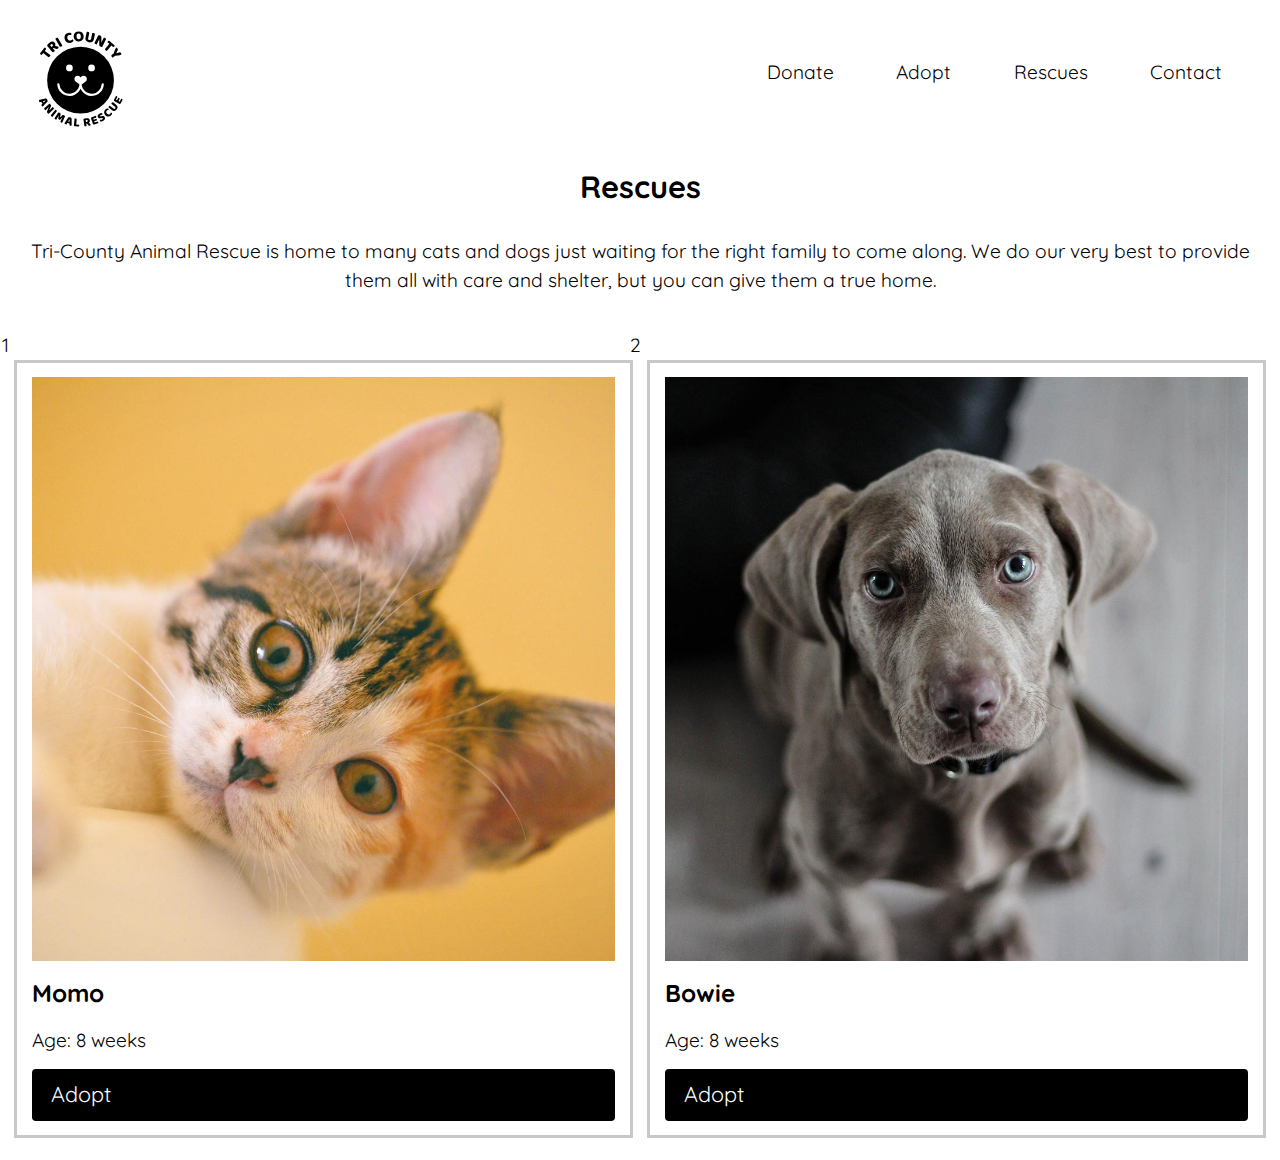
==== commit b3b1538b: "Add li tags" ====
--- a/rescues.html
+++ b/rescues.html
@@ -32,22 +32,22 @@
     <p>Tri-County Animal Rescue is home to many cats and dogs just waiting for the right family to come along. We do our very best to provide them all with care and shelter, but you can give them a true home.</p>
   </div>
 
-  <div class="grid gutter">
-    <div class="unit xs-1 s-1 m-1-2 l-2-4 island card">
-      <img class="card-image"src="images/momo.jpg">
-      <div class="card-body">
-        <h4>Momo</h4>
-        <p>Age: 8 weeks</p>
-        <a class="btn btn-ghost" href="adopt.html">Adopt</a>
-      </div>
-
-    </div>
-    <div class="unit xs-1 s-1 m-1-2 l-2-4 island card">
-      <img class="card-image"src="images/bowie.jpg">
-      <div class="card-body">
-        <h4>Bowie</h4>
-        <p>Age: 8 weeks</p>
-        <a class="btn btn-ghost" href="adopt.html">Adopt</a>
-      </div>
-    </div>
+  <div>
+    <ol class="grid grid-stretch gutter-1-4">
+      <li class="unit xs-1 s-1 m-1-2 l-1-2 unit-content-distribute island-1-4 push-1-2">
+        <div class="card content-fill unit-content-distribute island-1-2">
+          <img class="img-flex" src="images/momo.jpg" alt="">
+          <h2 class="giga push-0 pad-t-1-2 pad-b-1-2">Momo</h2>
+          <p class="content-fill push-1-2">Age: 8 weeks</p>
+          <a class="mega btn btn-ghost" href="adopt.html">Adopt</a>
+        </div>
+      </li>
+      <li class="unit xs-1 s-1 m-1-2 l-1-2 unit-content-distribute island-1-4 push-1-2">
+        <div class="card content-fill unit-content-distribute island-1-2">
+          <img class="img-flex" src="images/bowie.jpg" alt="">
+          <h2 class="giga push-0 pad-t-1-2 pad-b-1-2">Bowie</h2>
+          <p class="content-fill push-1-2">Age: 8 weeks</p>
+          <a class="mega btn btn-ghost" href="adopt.html">Adopt</a>
+        </div>
+      </li>
   </div>
--- a/css/main.css
+++ b/css/main.css
@@ -61,3 +61,7 @@
 .card {
   border: solid 3px #C9C8C8;
 }
+
+ol {
+  list-style-type: none;
+}
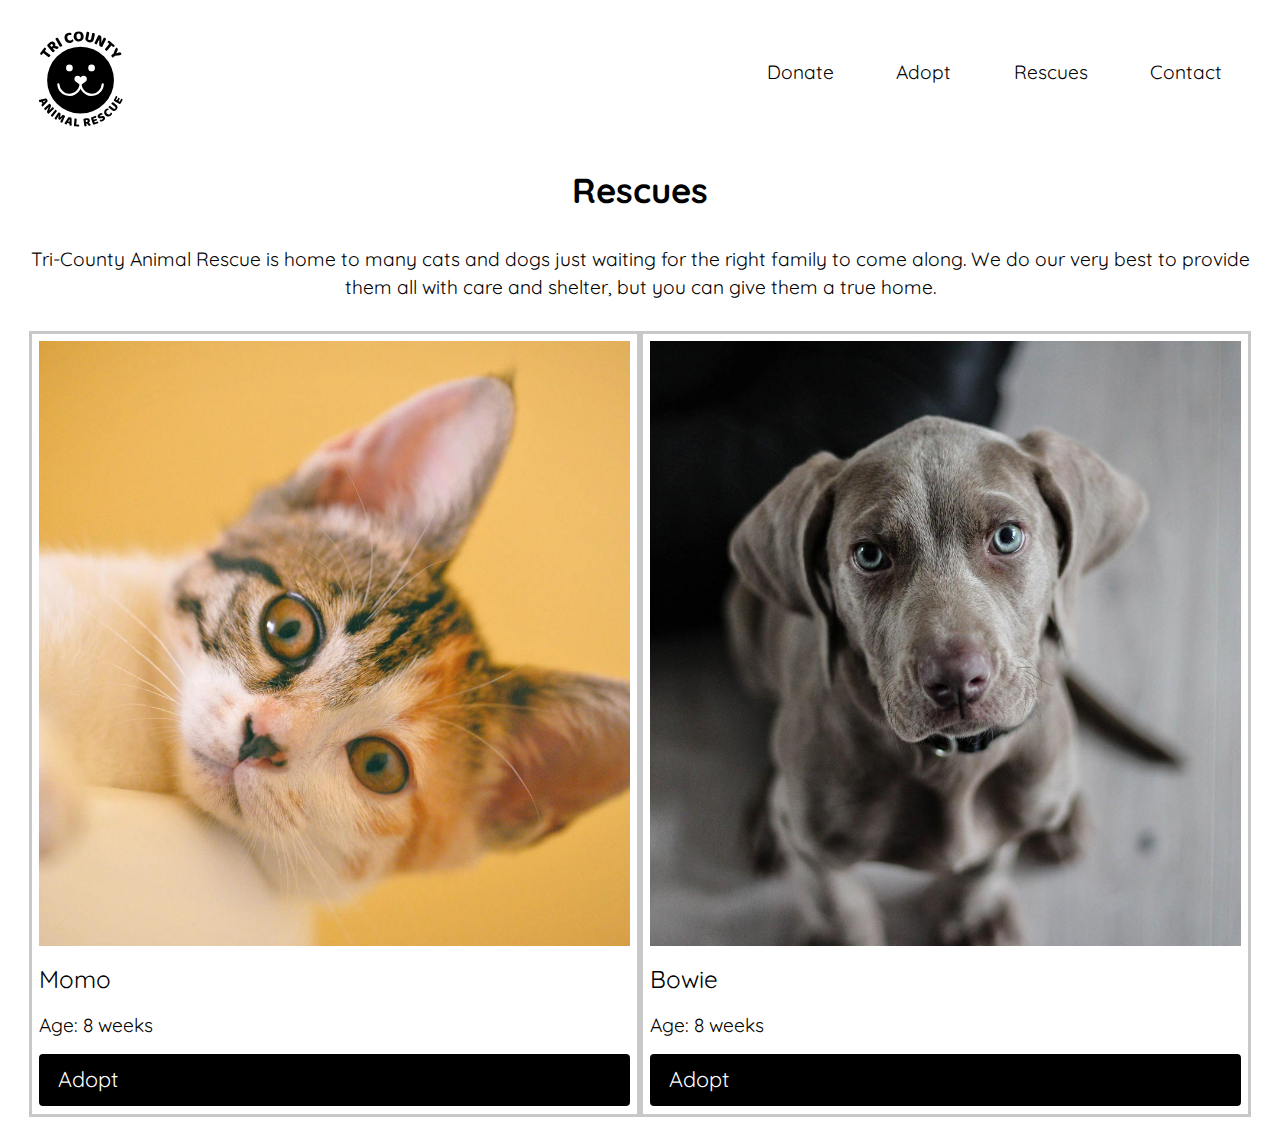
==== commit b0001ba3: "Add icons to index" ====
--- a/rescues.html
+++ b/rescues.html
@@ -27,27 +27,34 @@
     </div>
   </header>
 
-  <div class="gutter text-center">
-    <h2>Rescues</h2>
+  <section class="gutter text-center">
+    <h1>Rescues</h1>
     <p>Tri-County Animal Rescue is home to many cats and dogs just waiting for the right family to come along. We do our very best to provide them all with care and shelter, but you can give them a true home.</p>
-  </div>
+  </section>
 
-  <div>
-    <ol class="grid grid-stretch gutter-1-4">
-      <li class="unit xs-1 s-1 m-1-2 l-1-2 unit-content-distribute island-1-4 push-1-2">
-        <div class="card content-fill unit-content-distribute island-1-2">
-          <img class="img-flex" src="images/momo.jpg" alt="">
-          <h2 class="giga push-0 pad-t-1-2 pad-b-1-2">Momo</h2>
-          <p class="content-fill push-1-2">Age: 8 weeks</p>
-          <a class="mega btn btn-ghost" href="adopt.html">Adopt</a>
+  <main class="cards">
+    <div class="grid grid-stretch gutter">
+      <figure class="unit xs-1 s-1 m-1-2 l-1-2 unit-content-distribute island-1-4 push-1-2 card">
+        <div class="content-fill unit-content-distribute island-1-2 embed embed-1by1">
+          <img class="embed-item" src="images/momo.jpg" alt="">
         </div>
-      </li>
-      <li class="unit xs-1 s-1 m-1-2 l-1-2 unit-content-distribute island-1-4 push-1-2">
-        <div class="card content-fill unit-content-distribute island-1-2">
-          <img class="img-flex" src="images/bowie.jpg" alt="">
-          <h2 class="giga push-0 pad-t-1-2 pad-b-1-2">Bowie</h2>
-          <p class="content-fill push-1-2">Age: 8 weeks</p>
-          <a class="mega btn btn-ghost" href="adopt.html">Adopt</a>
+        <div>
+          <figcaption class="giga push-0 pad-t-1-2 pad-b-1-2">Momo</figcaption>
         </div>
-      </li>
-  </div>
+        <p class="content-fill push-1-2">Age: 8 weeks</p>
+        <a class="mega btn btn-ghost" href="adopt.html">Adopt</a>
+      </figure>
+      <figure class="unit xs-1 s-1 m-1-2 l-1-2 unit-content-distribute island-1-4 push-1-2 card">
+        <div class="content-fill unit-content-distribute island-1-2 embed embed-1by1">
+          <img class="embed-item" src="images/bowie.jpg" alt="">
+        </div>
+        <div>
+          <figcaption class="giga push-0 pad-t-1-2 pad-b-1-2">Bowie</figcaption>
+        </div>
+        <p class="content-fill push-1-2">Age: 8 weeks</p>
+        <a class="mega btn btn-ghost" href="adopt.html">Adopt</a>
+      </figure>
+    </div>
+  </main>
+</body>
+</html>
--- a/css/main.css
+++ b/css/main.css
@@ -29,12 +29,16 @@
 }
 
 i {
-  color: #fff;
+  color: #000;
 }
 
 main {
-  color: #fff;
-  background-color: #FFA91F;
+  color: #000;
+  background-color: #ffA91f;
+}
+
+.cards {
+  background-color: #fff;
 }
 
 label {
@@ -54,14 +58,49 @@
 
 .btn-ghost:hover {
   color: #fff;
-  background-color: #FFA91F;
-  border-color: #FFA91F;
+  background-color: #ffA91f;
+  border-color: #ffA91f;
 }
 
 .card {
-  border: solid 3px #C9C8C8;
+  border: solid 3px #c9c8c8;
+  color: #000;
 }
 
 ol {
   list-style-type: none;
 }
+
+.embed {
+  position: relative;
+}
+
+.embed-1by1 {
+  padding-top: 100%;
+}
+
+.embed-item {
+  height: 100%;
+  left: 0;
+  position: absolute;
+  top: 0;
+  width: 100%;
+}
+
+footer {
+  background-color: #000;
+  color: #fff;
+}
+
+.facebook,
+.twitter,
+.instagram,
+.snapchat,
+.youtube {
+  color: #fff;
+}
+
+svg {
+  width: 50px;
+  height: auto;
+}
